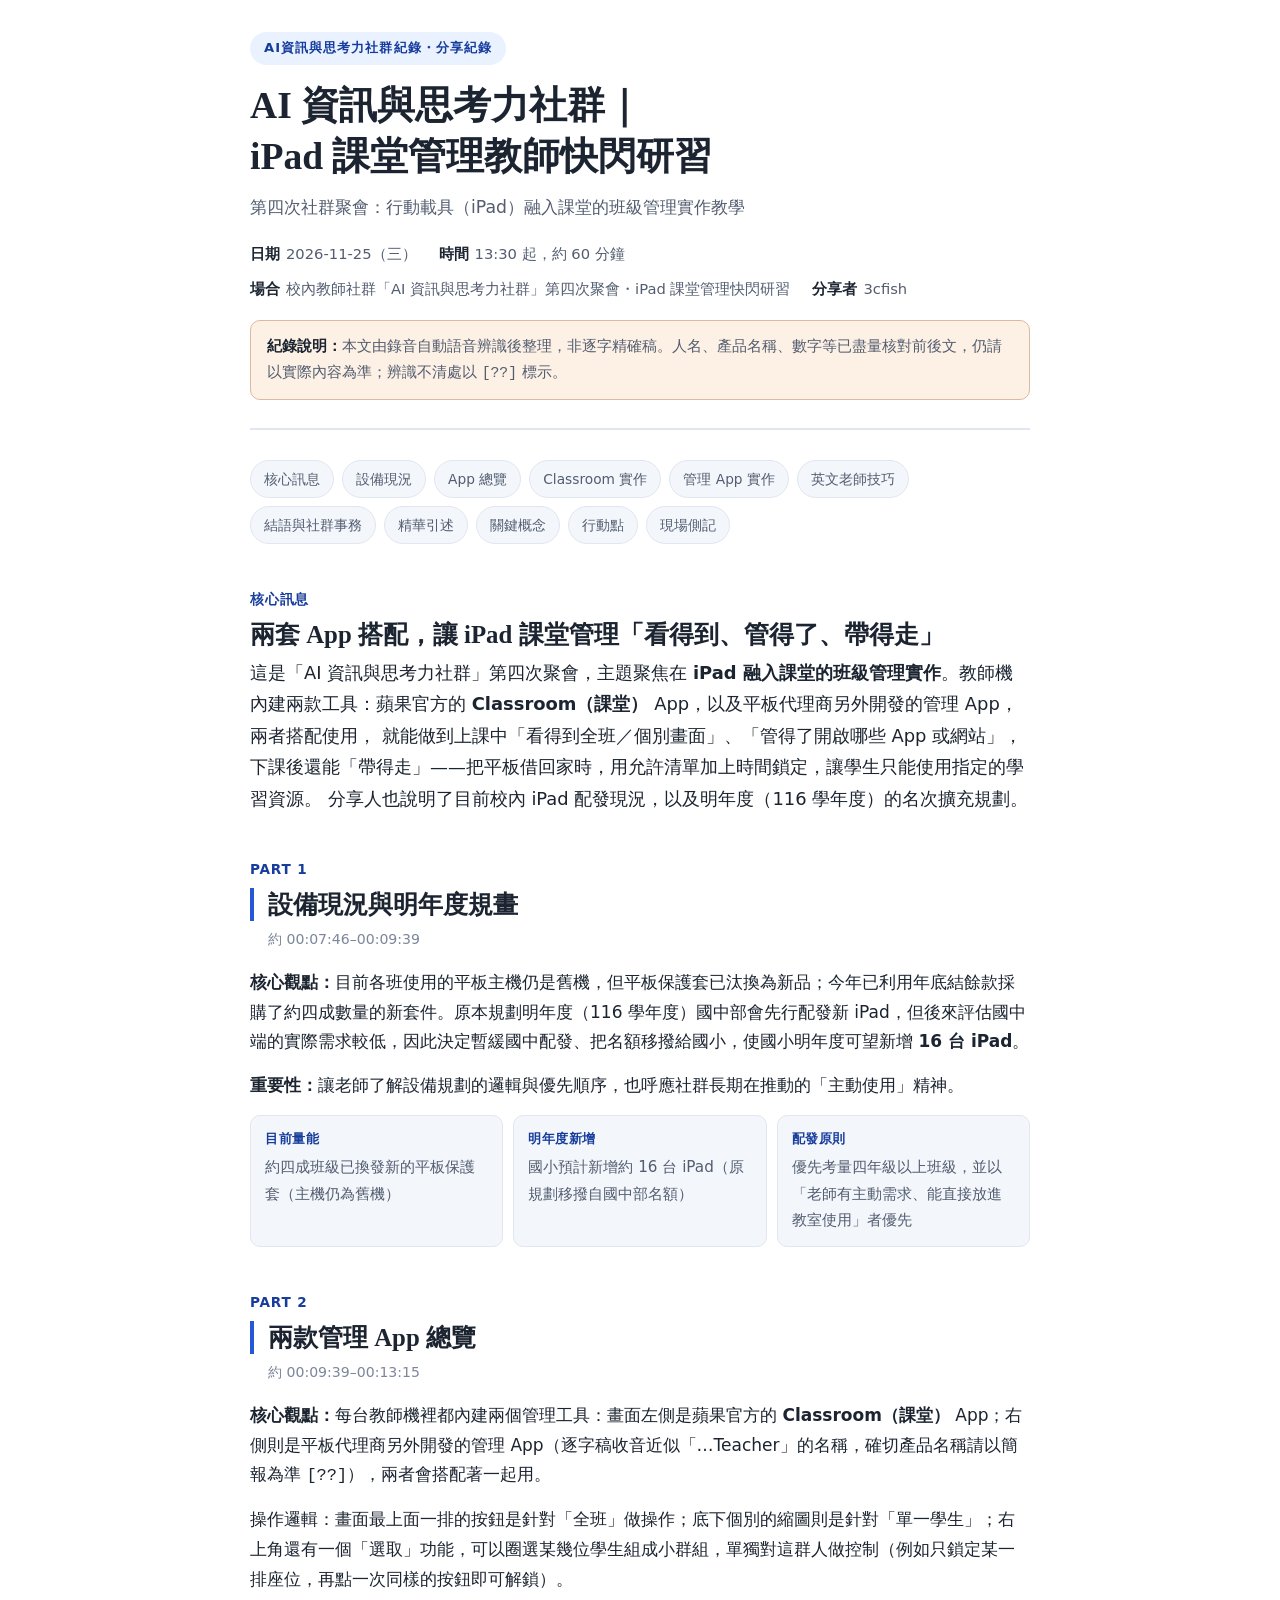
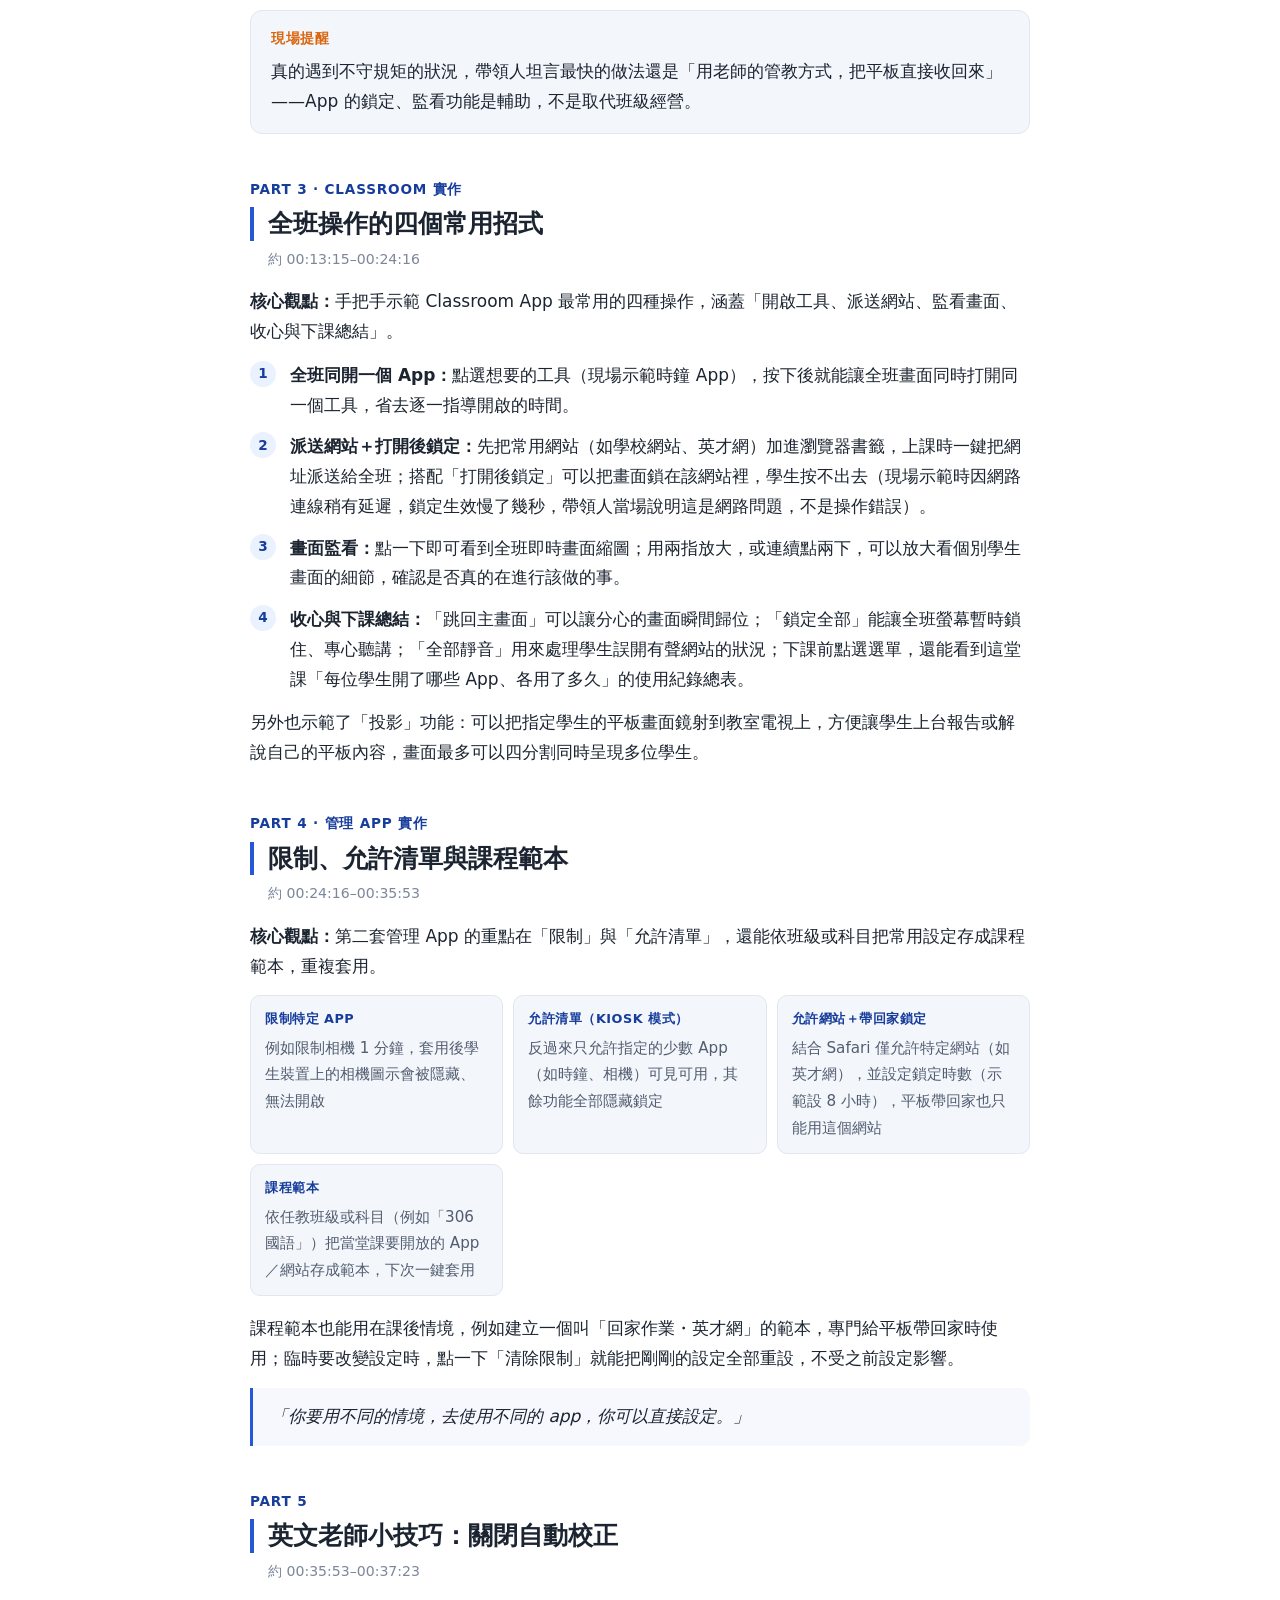
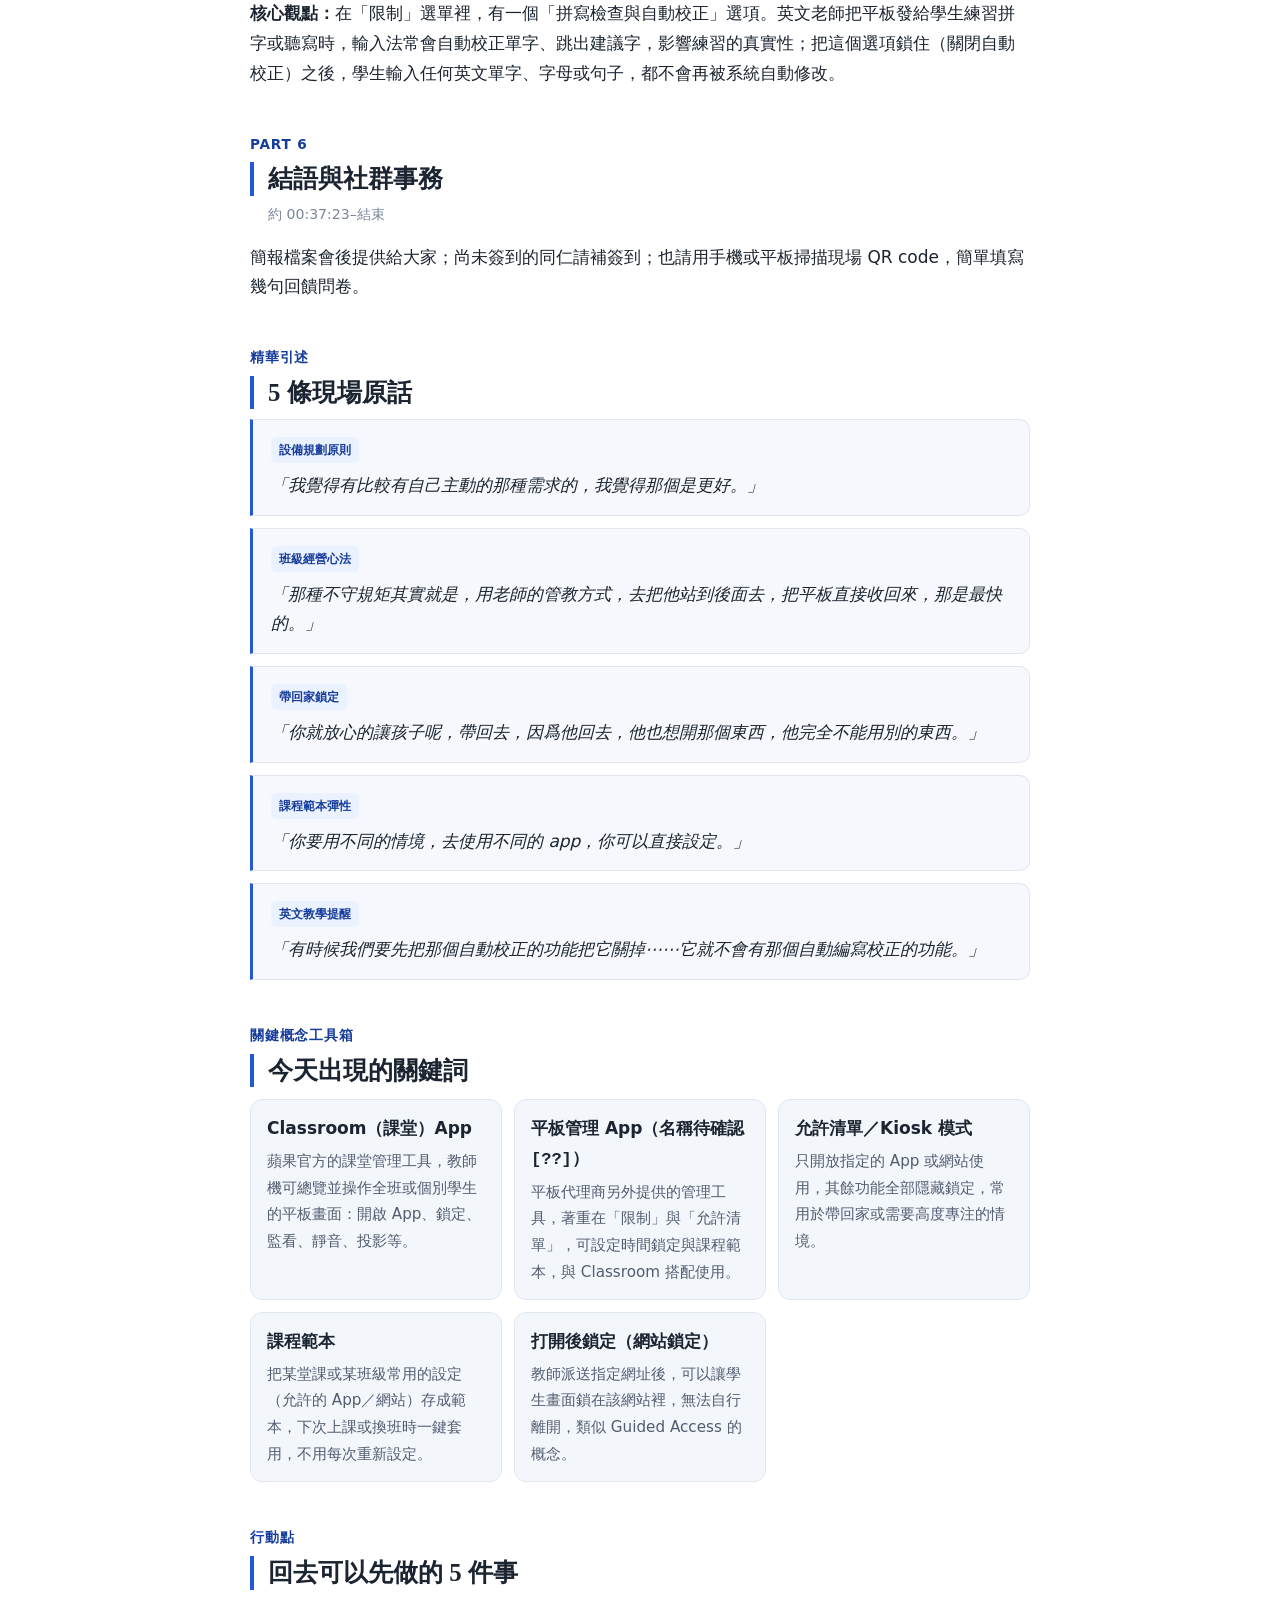
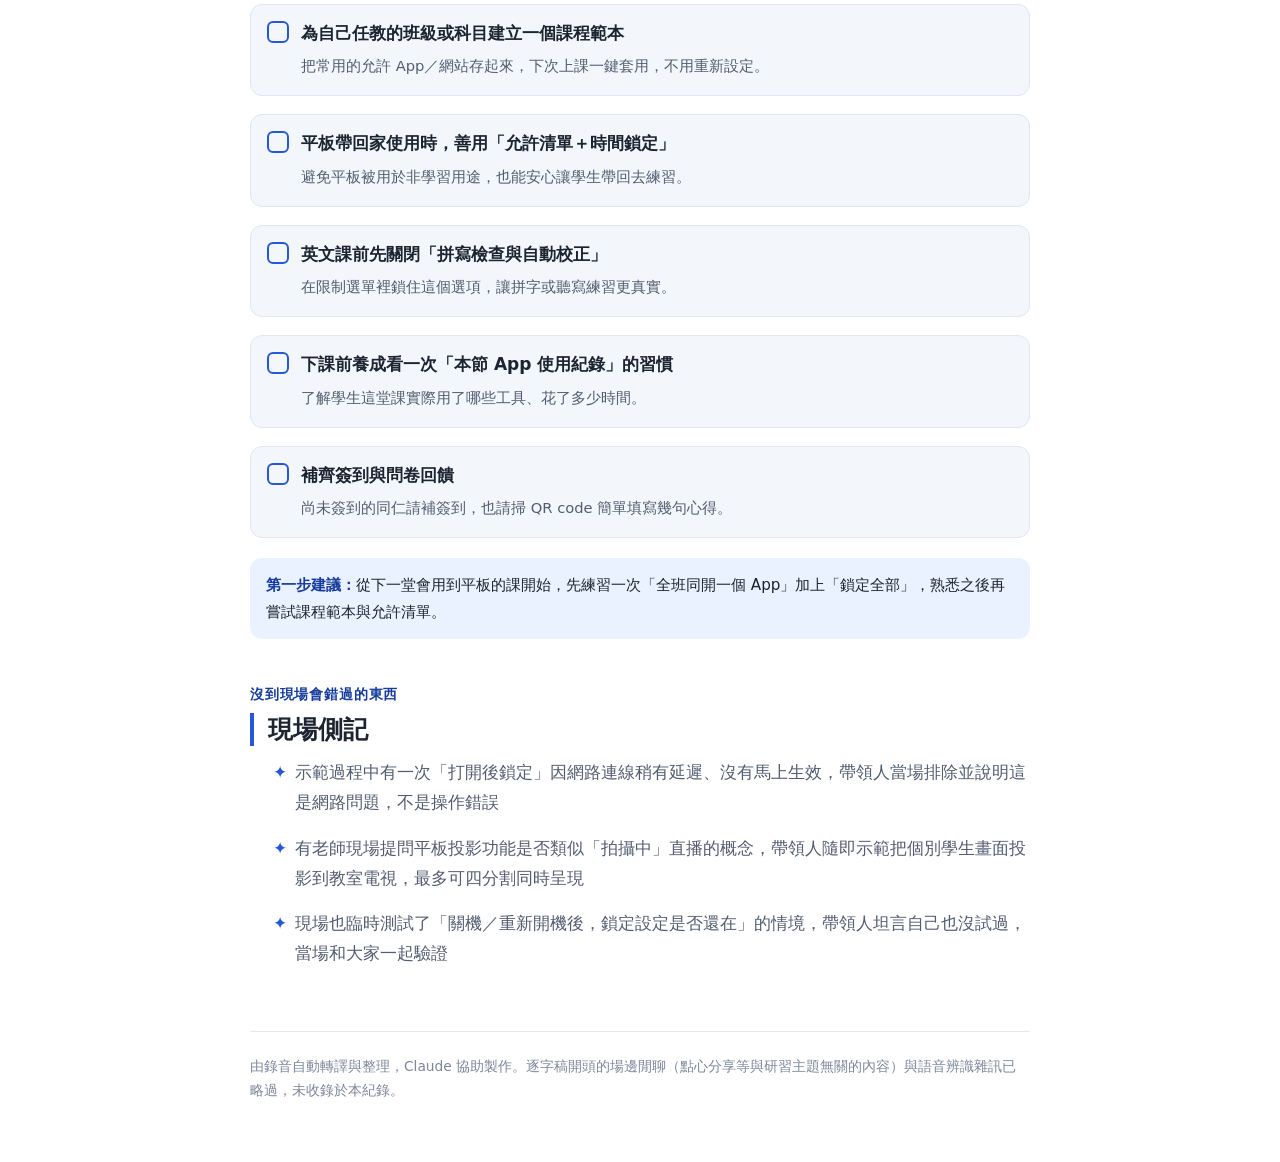
==== records/2026-11-25-第四次社群聚會/20261125-第4次教師社群.html @ 8d1cfc2e "新增第四次社群紀錄：iPad 課堂管理教師快閃研習" ====
<!doctype html><html><head><meta charset=utf8><meta name=viewport content="width=device-width,initial-scale=1,viewport-fit=cover"><style>:root{color-scheme:light;box-sizing:border-box;padding-top:env(safe-area-inset-top,0px);padding-bottom:env(safe-area-inset-bottom,0px)}html{scroll-padding-top:env(safe-area-inset-top,0px)}body{margin:0;padding:0;font:14px -apple-system,BlinkMacSystemFont,sans-serif;background:#faf9f5;color:#141413}img{max-width:100%}[hidden]:not([hidden=until-found i]){display:none!important}</style></head><body>
<title>iPad 課堂管理｜教師快閃研習 教師社群紀錄</title>
<style>
  :root{
    --bg:#ffffff;
    --surface:#f3f6fb;
    --surface-2:#eef2f9;
    --ink:#1b2430;
    --ink-soft:#525d70;
    --ink-faint:#7c879b;
    --border:#e1e6f0;
    --accent:#2458d6;
    --accent-ink:#173d9c;
    --accent-soft:#eaf1ff;
    --accent2:#d9660f;
    --accent2-soft:#fdf0e4;
    --quote-bg:#f6f8fd;
    --code-bg:#eef1f7;
    color-scheme: light;
  }
  @media (prefers-color-scheme: dark){
    :root:not([data-theme="light"]){
      --bg:#12151c;
      --surface:#1a1f2b;
      --surface-2:#1f2534;
      --ink:#e8ecf5;
      --ink-soft:#aab2c5;
      --ink-faint:#7d869b;
      --border:#2b3242;
      --accent:#6f97ff;
      --accent-ink:#bcd0ff;
      --accent-soft:#1c2740;
      --accent2:#f0925a;
      --accent2-soft:#33241a;
      --quote-bg:#1c2130;
      --code-bg:#1c212e;
      color-scheme: dark;
    }
  }
  :root[data-theme="dark"]{
    --bg:#12151c;
    --surface:#1a1f2b;
    --surface-2:#1f2534;
    --ink:#e8ecf5;
    --ink-soft:#aab2c5;
    --ink-faint:#7d869b;
    --border:#2b3242;
    --accent:#6f97ff;
    --accent-ink:#bcd0ff;
    --accent-soft:#1c2740;
    --accent2:#f0925a;
    --accent2-soft:#33241a;
    --quote-bg:#1c2130;
    --code-bg:#1c212e;
    color-scheme: dark;
  }

  * { box-sizing: border-box; }
  body{
    background: var(--bg);
    color: var(--ink);
    font-family: "Noto Sans TC","PingFang TC","Microsoft JhengHei",system-ui,sans-serif;
    font-size: 17px;
    line-height: 1.75;
    padding-inline: 20px;
    padding-block: 32px 64px;
  }
  h1,h2,h3{
    font-family: "Noto Serif TC","Noto Sans TC",serif;
    color: var(--ink);
    text-wrap: balance;
    line-height: 1.35;
  }
  .wrap{ max-width: 780px; margin: 0 auto; }

  header.hero{
    border-bottom: 2px solid var(--border);
    padding-bottom: 28px;
    margin-bottom: 30px;
  }
  .eyebrow{
    display:inline-flex; align-items:center; gap:8px;
    font-size: .82rem; letter-spacing:.08em; font-weight:700;
    color: var(--accent-ink); background: var(--accent-soft);
    border-radius: 999px; padding: 5px 14px; text-transform: uppercase;
  }
  h1.title{
    font-size: 2.35rem;
    margin: 16px 0 10px;
    font-weight: 700;
  }
  .subtitle{
    color: var(--ink-soft);
    font-size: 1.08rem;
    margin: 0 0 18px;
  }
  .meta-row{
    display:flex; flex-wrap:wrap; gap: 10px 22px;
    font-size: .92rem; color: var(--ink-soft);
  }
  .meta-row div{ display:flex; gap:6px; align-items:baseline; }
  .meta-row b{ color: var(--ink); font-weight:600; }

  .disclaimer{
    margin-top:18px;
    background: var(--accent2-soft);
    border: 1px solid color-mix(in srgb, var(--accent2) 35%, var(--border));
    border-radius: 10px;
    padding: 12px 16px;
    font-size: .92rem;
    color: var(--ink-soft);
  }
  .disclaimer b{ color: var(--ink); }

  nav.toc{
    display:flex; flex-wrap:wrap; gap:8px;
    margin: 26px 0 8px;
  }
  nav.toc a{
    font-size:.86rem; text-decoration:none; color: var(--ink-soft);
    background: var(--surface); border:1px solid var(--border);
    border-radius: 999px; padding: 6px 13px;
  }
  nav.toc a:hover{ color: var(--accent-ink); border-color: var(--accent); }

  section{ margin-top: 44px; scroll-margin-top: 20px; }
  .kicker{
    font-size: .85rem; font-weight:700; letter-spacing:.06em;
    color: var(--accent-ink); text-transform: uppercase; margin-bottom:6px;
  }
  h2{
    font-size: 1.55rem;
    margin: 0 0 6px;
    padding-left: 14px;
    border-left: 4px solid var(--accent);
  }
  .section-time{ color: var(--ink-faint); font-size:.88rem; margin: 0 0 16px 18px; }
  h3{ font-size: 1.15rem; margin: 22px 0 8px; color: var(--accent-ink); }
  p{ margin: 0 0 14px; }
  .lede{ font-size: 1.12rem; color: var(--ink); }

  .callout{
    background: var(--surface);
    border: 1px solid var(--border);
    border-radius: 12px;
    padding: 16px 20px;
    margin: 16px 0;
  }
  .callout.warn{ background: var(--accent2-soft); border-color: color-mix(in srgb, var(--accent2) 30%, var(--border)); }
  .callout .label{ font-weight:700; font-size:.85rem; text-transform:uppercase; letter-spacing:.05em; color: var(--accent2); margin-bottom:6px; }
  .callout.warn .label{ color: var(--accent2); }

  ul, ol{ padding-left: 1.35em; margin: 0 0 14px; }
  li{ margin-bottom: 6px; }

  .steps{ counter-reset: step; list-style:none; padding-left:0; }
  .steps li{
    counter-increment: step;
    position: relative;
    padding-left: 40px;
    margin-bottom: 12px;
  }
  .steps li::before{
    content: counter(step);
    position:absolute; left:0; top:0;
    width: 26px; height:26px; border-radius:50%;
    background: var(--accent-soft); color: var(--accent-ink);
    font-weight:700; font-size:.85rem;
    display:flex; align-items:center; justify-content:center;
  }

  .framework{
    display:grid; grid-template-columns: repeat(auto-fill, minmax(200px,1fr));
    gap: 10px; margin: 14px 0 18px;
  }
  .framework .card{
    background: var(--surface); border:1px solid var(--border);
    border-radius: 10px; padding: 12px 14px;
  }
  .framework .card .k{ font-size:.8rem; font-weight:700; color: var(--accent-ink); text-transform:uppercase; letter-spacing:.04em; margin-bottom:4px;}
  .framework .card .v{ font-size:.95rem; color: var(--ink-soft); }

  blockquote{
    margin: 14px 0; padding: 14px 18px;
    background: var(--quote-bg); border-left: 3px solid var(--accent);
    border-radius: 0 10px 10px 0;
    font-style: italic; color: var(--ink);
  }
  .quote-grid{ display:flex; flex-direction:column; gap:12px; margin-top:10px;}
  .quote-item{
    background: var(--quote-bg); border:1px solid var(--border);
    border-left: 3px solid var(--accent);
    border-radius: 0 10px 10px 0;
    padding: 14px 18px;
  }
  .quote-item .tag{
    display:inline-block; font-size:.78rem; font-weight:700;
    color: var(--accent-ink); background: var(--accent-soft);
    border-radius:6px; padding:2px 8px; margin-bottom:8px;
  }
  .quote-item p{ margin:0; font-style: italic; }

  .concepts{ display:grid; grid-template-columns: repeat(auto-fill, minmax(240px,1fr)); gap:12px; margin-top: 12px;}
  .concept{ background: var(--surface); border:1px solid var(--border); border-radius:12px; padding:14px 16px; }
  .concept dt{ font-weight:700; color: var(--ink); margin-bottom:4px; }
  .concept dd{ margin:0; color: var(--ink-soft); font-size:.95rem; }

  .action-list{ list-style:none; padding:0; display:flex; flex-direction:column; gap:12px; margin-top:14px;}
  .action-item{
    display:flex; gap:12px; align-items:flex-start;
    background: var(--surface); border:1px solid var(--border);
    border-radius: 12px; padding: 14px 16px;
  }
  .action-item .box{
    flex: none; width:22px; height:22px; margin-top:2px;
    border:2px solid var(--accent); border-radius:6px;
  }
  .action-item .txt b{ display:block; margin-bottom:3px; }
  .action-item .txt span{ color: var(--ink-soft); font-size:.92rem; }
  .first-step{
    margin-top:14px; padding:14px 16px;
    background: var(--accent-soft); border-radius:12px;
    font-size:.95rem;
  }
  .first-step b{ color: var(--accent-ink); }

  .room{
    display:flex; flex-direction:column; gap:10px; margin-top:12px;
  }
  .room li{ list-style:none; padding-left:22px; position:relative; color: var(--ink-soft); }
  .room li::before{ content:"✦"; position:absolute; left:0; color: var(--accent); }

  footer{
    margin-top: 56px; padding-top: 22px; border-top:1px solid var(--border);
    color: var(--ink-faint); font-size:.86rem;
  }

  @media (max-width: 480px){
    body{ font-size:16.5px; padding-inline:16px; }
    h1.title{ font-size: 1.9rem; }
    h2{ font-size: 1.3rem; }
  }
</style>

<div class="wrap">

  <header class="hero">
    <span class="eyebrow">AI資訊與思考力社群紀錄・分享紀錄</span>
    <h1 class="title">AI 資訊與思考力社群｜iPad 課堂管理教師快閃研習</h1>
    <p class="subtitle">第四次社群聚會：行動載具（iPad）融入課堂的班級管理實作教學</p>
    <div class="meta-row">
      <div><b>日期</b>2026-11-25（三）</div>
      <div><b>時間</b>13:30 起，約 60 分鐘</div>
      <div><b>場合</b>校內教師社群「AI 資訊與思考力社群」第四次聚會・iPad 課堂管理快閃研習</div>
      <div><b>分享者</b>3cfish</div>
    </div>
    <div class="disclaimer">
      <b>紀錄說明：</b>本文由錄音自動語音辨識後整理，非逐字精確稿。人名、產品名稱、數字等已盡量核對前後文，仍請以實際內容為準；辨識不清處以 <code>[??]</code> 標示。
    </div>
  </header>

  <nav class="toc">
    <a href="#core">核心訊息</a>
    <a href="#p1">設備現況</a>
    <a href="#p2">App 總覽</a>
    <a href="#p3">Classroom 實作</a>
    <a href="#p4">管理 App 實作</a>
    <a href="#p5">英文老師技巧</a>
    <a href="#p6">結語與社群事務</a>
    <a href="#quotes">精華引述</a>
    <a href="#concepts">關鍵概念</a>
    <a href="#actions">行動點</a>
    <a href="#room">現場側記</a>
  </nav>

  <section id="core">
    <div class="kicker">核心訊息</div>
    <h2 style="border:none;padding-left:0;">兩套 App 搭配，讓 iPad 課堂管理「看得到、管得了、帶得走」</h2>
    <p class="lede">
      這是「AI 資訊與思考力社群」第四次聚會，主題聚焦在 <b>iPad 融入課堂的班級管理實作</b>。教師機內建兩款工具：蘋果官方的 <b>Classroom（課堂）</b> App，以及平板代理商另外開發的管理 App，兩者搭配使用，
      就能做到上課中「看得到全班／個別畫面」、「管得了開啟哪些 App 或網站」，下課後還能「帶得走」——把平板借回家時，用允許清單加上時間鎖定，讓學生只能使用指定的學習資源。
      分享人也說明了目前校內 iPad 配發現況，以及明年度（116 學年度）的名次擴充規劃。
    </p>
  </section>

  <section id="p1">
    <div class="kicker">Part 1</div>
    <h2>設備現況與明年度規畫</h2>
    <div class="section-time">約 00:07:46–00:09:39</div>
    <p><b>核心觀點：</b>目前各班使用的平板主機仍是舊機，但平板保護套已汰換為新品；今年已利用年底結餘款採購了約四成數量的新套件。原本規劃明年度（116 學年度）國中部會先行配發新 iPad，但後來評估國中端的實際需求較低，因此決定暫緩國中配發、把名額移撥給國小，使國小明年度可望新增 <b>16 台 iPad</b>。</p>
    <p><b>重要性：</b>讓老師了解設備規劃的邏輯與優先順序，也呼應社群長期在推動的「主動使用」精神。</p>
    <div class="framework">
      <div class="card"><div class="k">目前量能</div><div class="v">約四成班級已換發新的平板保護套（主機仍為舊機）</div></div>
      <div class="card"><div class="k">明年度新增</div><div class="v">國小預計新增約 16 台 iPad（原規劃移撥自國中部名額）</div></div>
      <div class="card"><div class="k">配發原則</div><div class="v">優先考量四年級以上班級，並以「老師有主動需求、能直接放進教室使用」者優先</div></div>
    </div>
  </section>

  <section id="p2">
    <div class="kicker">Part 2</div>
    <h2>兩款管理 App 總覽</h2>
    <div class="section-time">約 00:09:39–00:13:15</div>
    <p><b>核心觀點：</b>每台教師機裡都內建兩個管理工具：畫面左側是蘋果官方的 <b>Classroom（課堂）</b> App；右側則是平板代理商另外開發的管理 App（逐字稿收音近似「…Teacher」的名稱，確切產品名稱請以簡報為準 <code>[??]</code>），兩者會搭配著一起用。</p>
    <p>操作邏輯：畫面最上面一排的按鈕是針對「全班」做操作；底下個別的縮圖則是針對「單一學生」；右上角還有一個「選取」功能，可以圈選某幾位學生組成小群組，單獨對這群人做控制（例如只鎖定某一排座位，再點一次同樣的按鈕即可解鎖）。</p>
    <div class="callout">
      <div class="label">現場提醒</div>
      真的遇到不守規矩的狀況，帶領人坦言最快的做法還是「用老師的管教方式，把平板直接收回來」——App 的鎖定、監看功能是輔助，不是取代班級經營。
    </div>
  </section>

  <section id="p3">
    <div class="kicker">Part 3 · Classroom 實作</div>
    <h2>全班操作的四個常用招式</h2>
    <div class="section-time">約 00:13:15–00:24:16</div>
    <p><b>核心觀點：</b>手把手示範 Classroom App 最常用的四種操作，涵蓋「開啟工具、派送網站、監看畫面、收心與下課總結」。</p>
    <ol class="steps">
      <li><b>全班同開一個 App：</b>點選想要的工具（現場示範時鐘 App），按下後就能讓全班畫面同時打開同一個工具，省去逐一指導開啟的時間。</li>
      <li><b>派送網站＋打開後鎖定：</b>先把常用網站（如學校網站、英才網）加進瀏覽器書籤，上課時一鍵把網址派送給全班；搭配「打開後鎖定」可以把畫面鎖在該網站裡，學生按不出去（現場示範時因網路連線稍有延遲，鎖定生效慢了幾秒，帶領人當場說明這是網路問題，不是操作錯誤）。</li>
      <li><b>畫面監看：</b>點一下即可看到全班即時畫面縮圖；用兩指放大，或連續點兩下，可以放大看個別學生畫面的細節，確認是否真的在進行該做的事。</li>
      <li><b>收心與下課總結：</b>「跳回主畫面」可以讓分心的畫面瞬間歸位；「鎖定全部」能讓全班螢幕暫時鎖住、專心聽講；「全部靜音」用來處理學生誤開有聲網站的狀況；下課前點選選單，還能看到這堂課「每位學生開了哪些 App、各用了多久」的使用紀錄總表。</li>
    </ol>
    <p>另外也示範了「投影」功能：可以把指定學生的平板畫面鏡射到教室電視上，方便讓學生上台報告或解說自己的平板內容，畫面最多可以四分割同時呈現多位學生。</p>
  </section>

  <section id="p4">
    <div class="kicker">Part 4 · 管理 App 實作</div>
    <h2>限制、允許清單與課程範本</h2>
    <div class="section-time">約 00:24:16–00:35:53</div>
    <p><b>核心觀點：</b>第二套管理 App 的重點在「限制」與「允許清單」，還能依班級或科目把常用設定存成課程範本，重複套用。</p>
    <div class="framework">
      <div class="card"><div class="k">限制特定 App</div><div class="v">例如限制相機 1 分鐘，套用後學生裝置上的相機圖示會被隱藏、無法開啟</div></div>
      <div class="card"><div class="k">允許清單（Kiosk 模式）</div><div class="v">反過來只允許指定的少數 App（如時鐘、相機）可見可用，其餘功能全部隱藏鎖定</div></div>
      <div class="card"><div class="k">允許網站＋帶回家鎖定</div><div class="v">結合 Safari 僅允許特定網站（如英才網），並設定鎖定時數（示範設 8 小時），平板帶回家也只能用這個網站</div></div>
      <div class="card"><div class="k">課程範本</div><div class="v">依任教班級或科目（例如「306 國語」）把當堂課要開放的 App／網站存成範本，下次一鍵套用</div></div>
    </div>
    <p>課程範本也能用在課後情境，例如建立一個叫「回家作業・英才網」的範本，專門給平板帶回家時使用；臨時要改變設定時，點一下「清除限制」就能把剛剛的設定全部重設，不受之前設定影響。</p>
    <blockquote>「你要用不同的情境，去使用不同的 app，你可以直接設定。」</blockquote>
  </section>

  <section id="p5">
    <div class="kicker">Part 5</div>
    <h2>英文老師小技巧：關閉自動校正</h2>
    <div class="section-time">約 00:35:53–00:37:23</div>
    <p><b>核心觀點：</b>在「限制」選單裡，有一個「拼寫檢查與自動校正」選項。英文老師把平板發給學生練習拼字或聽寫時，輸入法常會自動校正單字、跳出建議字，影響練習的真實性；把這個選項鎖住（關閉自動校正）之後，學生輸入任何英文單字、字母或句子，都不會再被系統自動修改。</p>
  </section>

  <section id="p6">
    <div class="kicker">Part 6</div>
    <h2>結語與社群事務</h2>
    <div class="section-time">約 00:37:23–結束</div>
    <p>簡報檔案會後提供給大家；尚未簽到的同仁請補簽到；也請用手機或平板掃描現場 QR code，簡單填寫幾句回饋問卷。</p>
  </section>

  <section id="quotes">
    <div class="kicker">精華引述</div>
    <h2>5 條現場原話</h2>
    <div class="quote-grid">
      <div class="quote-item"><span class="tag">設備規劃原則</span><p>「我覺得有比較有自己主動的那種需求的，我覺得那個是更好。」</p></div>
      <div class="quote-item"><span class="tag">班級經營心法</span><p>「那種不守規矩其實就是，用老師的管教方式，去把他站到後面去，把平板直接收回來，那是最快的。」</p></div>
      <div class="quote-item"><span class="tag">帶回家鎖定</span><p>「你就放心的讓孩子呢，帶回去，因爲他回去，他也想開那個東西，他完全不能用別的東西。」</p></div>
      <div class="quote-item"><span class="tag">課程範本彈性</span><p>「你要用不同的情境，去使用不同的 app，你可以直接設定。」</p></div>
      <div class="quote-item"><span class="tag">英文教學提醒</span><p>「有時候我們要先把那個自動校正的功能把它關掉⋯⋯它就不會有那個自動編寫校正的功能。」</p></div>
    </div>
  </section>

  <section id="concepts">
    <div class="kicker">關鍵概念工具箱</div>
    <h2>今天出現的關鍵詞</h2>
    <dl class="concepts">
      <div class="concept"><dt>Classroom（課堂）App</dt><dd>蘋果官方的課堂管理工具，教師機可總覽並操作全班或個別學生的平板畫面：開啟 App、鎖定、監看、靜音、投影等。</dd></div>
      <div class="concept"><dt>平板管理 App（名稱待確認 <code>[??]</code>）</dt><dd>平板代理商另外提供的管理工具，著重在「限制」與「允許清單」，可設定時間鎖定與課程範本，與 Classroom 搭配使用。</dd></div>
      <div class="concept"><dt>允許清單／Kiosk 模式</dt><dd>只開放指定的 App 或網站使用，其餘功能全部隱藏鎖定，常用於帶回家或需要高度專注的情境。</dd></div>
      <div class="concept"><dt>課程範本</dt><dd>把某堂課或某班級常用的設定（允許的 App／網站）存成範本，下次上課或換班時一鍵套用，不用每次重新設定。</dd></div>
      <div class="concept"><dt>打開後鎖定（網站鎖定）</dt><dd>教師派送指定網址後，可以讓學生畫面鎖在該網站裡，無法自行離開，類似 Guided Access 的概念。</dd></div>
    </dl>
  </section>

  <section id="actions">
    <div class="kicker">行動點</div>
    <h2>回去可以先做的 5 件事</h2>
    <ul class="action-list">
      <li class="action-item"><div class="box"></div><div class="txt"><b>為自己任教的班級或科目建立一個課程範本</b><span>把常用的允許 App／網站存起來，下次上課一鍵套用，不用重新設定。</span></div></li>
      <li class="action-item"><div class="box"></div><div class="txt"><b>平板帶回家使用時，善用「允許清單＋時間鎖定」</b><span>避免平板被用於非學習用途，也能安心讓學生帶回去練習。</span></div></li>
      <li class="action-item"><div class="box"></div><div class="txt"><b>英文課前先關閉「拼寫檢查與自動校正」</b><span>在限制選單裡鎖住這個選項，讓拼字或聽寫練習更真實。</span></div></li>
      <li class="action-item"><div class="box"></div><div class="txt"><b>下課前養成看一次「本節 App 使用紀錄」的習慣</b><span>了解學生這堂課實際用了哪些工具、花了多少時間。</span></div></li>
      <li class="action-item"><div class="box"></div><div class="txt"><b>補齊簽到與問卷回饋</b><span>尚未簽到的同仁請補簽到，也請掃 QR code 簡單填寫幾句心得。</span></div></li>
    </ul>
    <div class="first-step">
      <b>第一步建議：</b>從下一堂會用到平板的課開始，先練習一次「全班同開一個 App」加上「鎖定全部」，熟悉之後再嘗試課程範本與允許清單。
    </div>
  </section>

  <section id="room">
    <div class="kicker">沒到現場會錯過的東西</div>
    <h2>現場側記</h2>
    <ul class="room">
      <li>示範過程中有一次「打開後鎖定」因網路連線稍有延遲、沒有馬上生效，帶領人當場排除並說明這是網路問題，不是操作錯誤</li>
      <li>有老師現場提問平板投影功能是否類似「拍攝中」直播的概念，帶領人隨即示範把個別學生畫面投影到教室電視，最多可四分割同時呈現</li>
      <li>現場也臨時測試了「關機／重新開機後，鎖定設定是否還在」的情境，帶領人坦言自己也沒試過，當場和大家一起驗證</li>
    </ul>
  </section>

  <footer>
    由錄音自動轉譯與整理，Claude 協助製作。逐字稿開頭的場邊閒聊（點心分享等與研習主題無關的內容）與語音辨識雜訊已略過，未收錄於本紀錄。
  </footer>

</div>

</body></html>
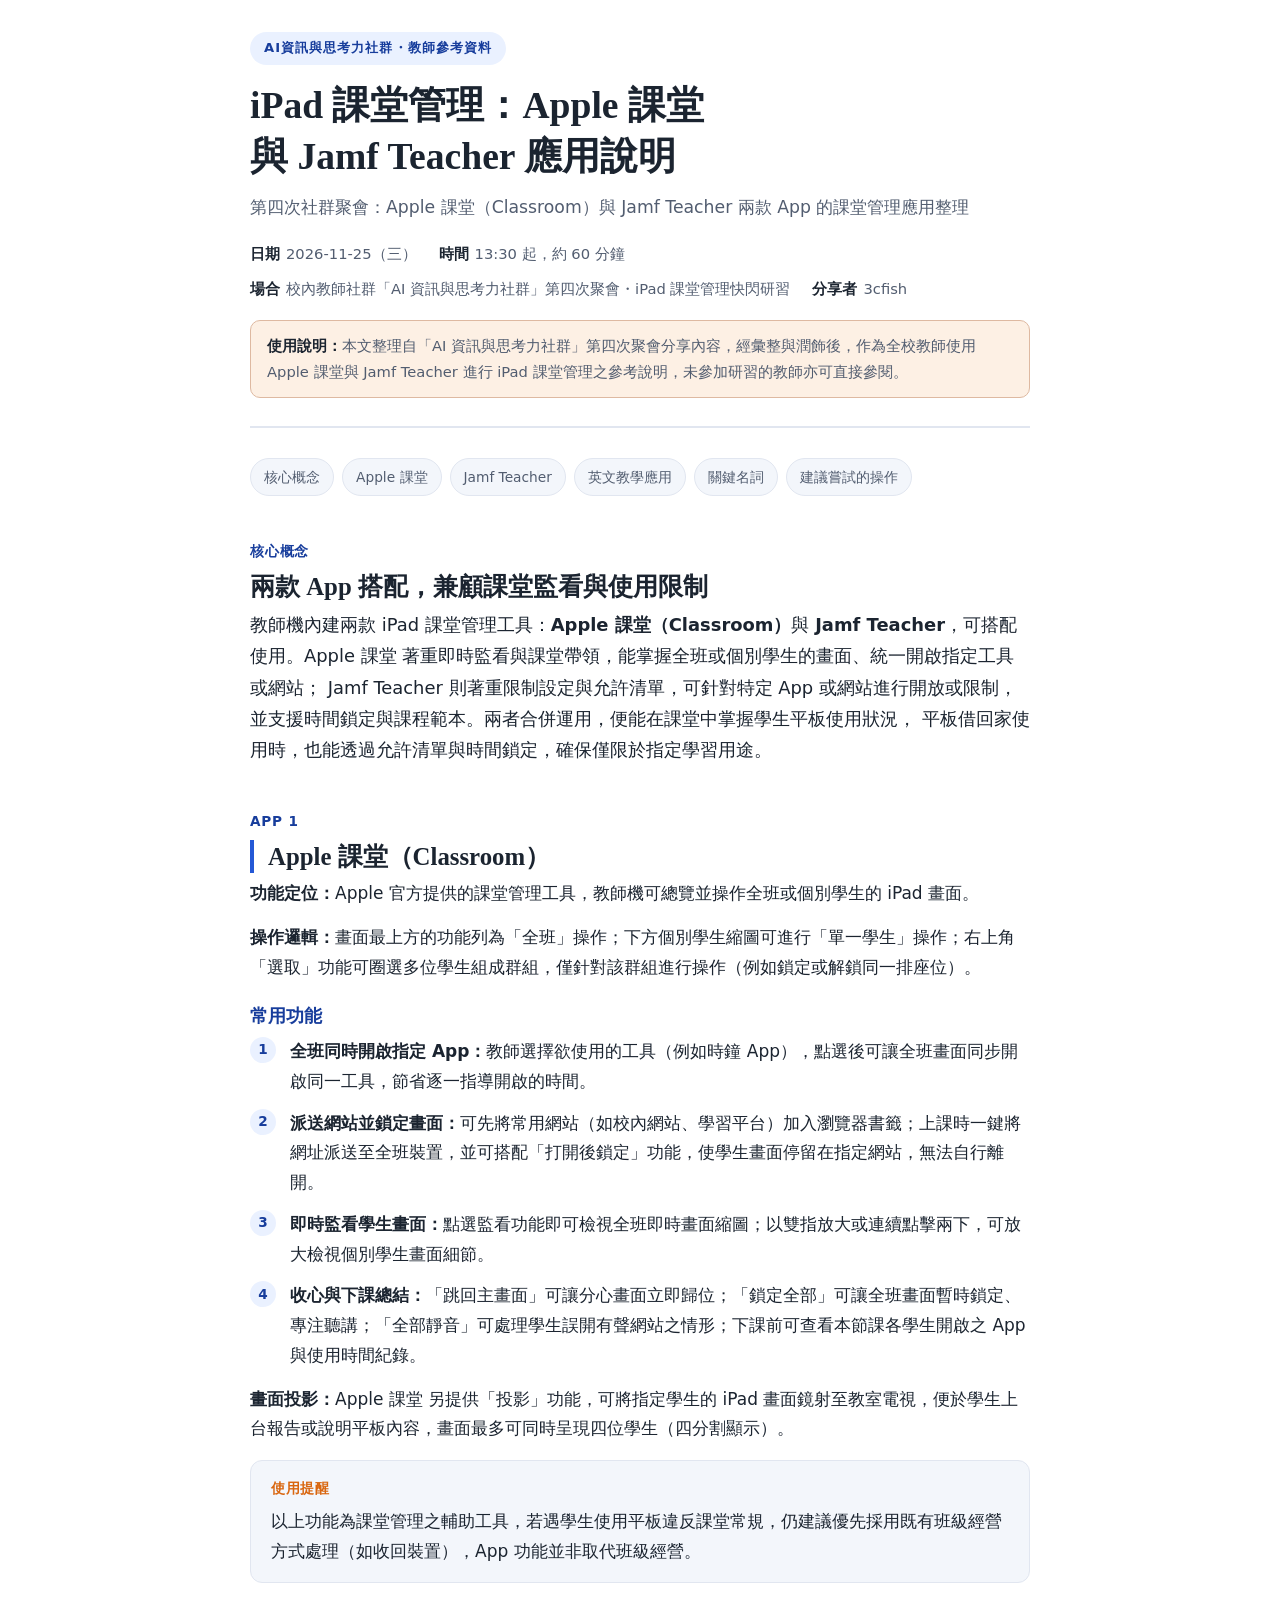
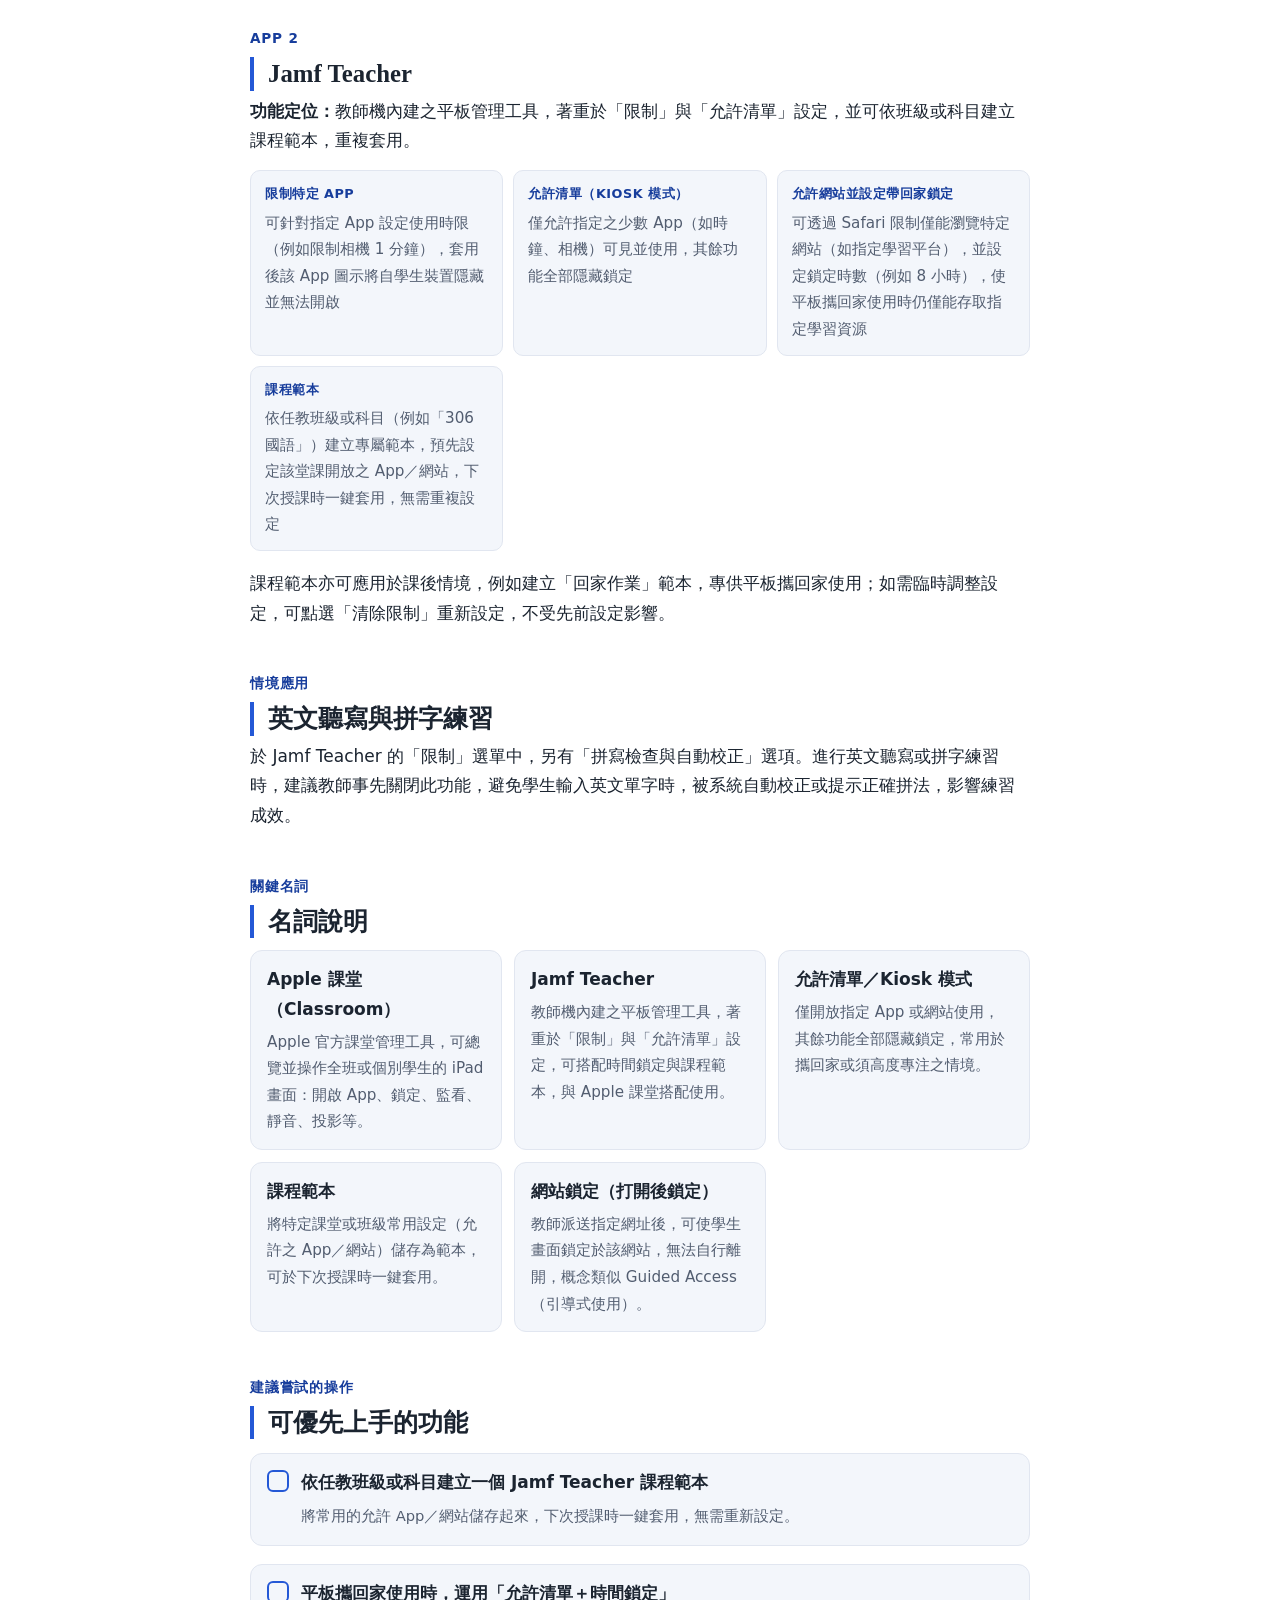
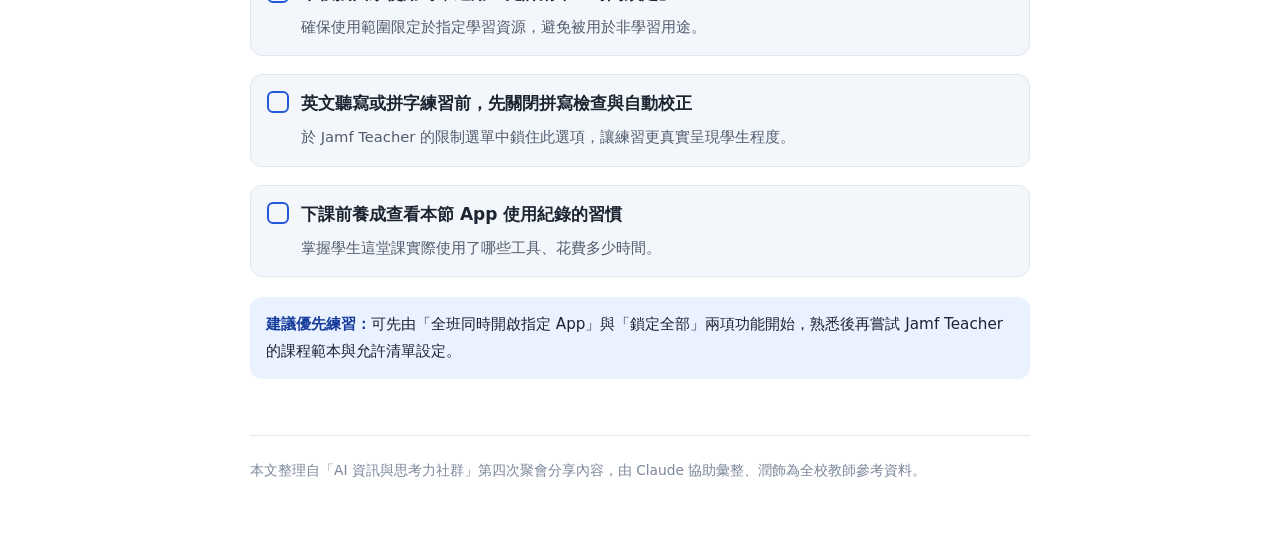
==== commit 6c772a54: "Add files via upload" ====
--- a/records/2026-11-25-第四次社群聚會/20261125-第4次教師社群.html
+++ b/records/2026-11-25-第四次社群聚會/20261125-第4次教師社群.html
@@ -1,5 +1,5 @@
 <!doctype html><html><head><meta charset=utf8><meta name=viewport content="width=device-width,initial-scale=1,viewport-fit=cover"><style>:root{color-scheme:light;box-sizing:border-box;padding-top:env(safe-area-inset-top,0px);padding-bottom:env(safe-area-inset-bottom,0px)}html{scroll-padding-top:env(safe-area-inset-top,0px)}body{margin:0;padding:0;font:14px -apple-system,BlinkMacSystemFont,sans-serif;background:#faf9f5;color:#141413}img{max-width:100%}[hidden]:not([hidden=until-found i]){display:none!important}</style></head><body>
-<title>iPad 課堂管理｜教師快閃研習 教師社群紀錄</title>
+<title>iPad 課堂管理｜Apple 課堂與 Jamf Teacher 應用說明</title>
 <style>
   :root{
     --bg:#ffffff;
@@ -134,7 +134,6 @@
     padding-left: 14px;
     border-left: 4px solid var(--accent);
   }
-  .section-time{ color: var(--ink-faint); font-size:.88rem; margin: 0 0 16px 18px; }
   h3{ font-size: 1.15rem; margin: 22px 0 8px; color: var(--accent-ink); }
   p{ margin: 0 0 14px; }
   .lede{ font-size: 1.12rem; color: var(--ink); }
@@ -146,9 +145,7 @@
     padding: 16px 20px;
     margin: 16px 0;
   }
-  .callout.warn{ background: var(--accent2-soft); border-color: color-mix(in srgb, var(--accent2) 30%, var(--border)); }
   .callout .label{ font-weight:700; font-size:.85rem; text-transform:uppercase; letter-spacing:.05em; color: var(--accent2); margin-bottom:6px; }
-  .callout.warn .label{ color: var(--accent2); }
 
   ul, ol{ padding-left: 1.35em; margin: 0 0 14px; }
   li{ margin-bottom: 6px; }
@@ -180,26 +177,6 @@
   .framework .card .k{ font-size:.8rem; font-weight:700; color: var(--accent-ink); text-transform:uppercase; letter-spacing:.04em; margin-bottom:4px;}
   .framework .card .v{ font-size:.95rem; color: var(--ink-soft); }
 
-  blockquote{
-    margin: 14px 0; padding: 14px 18px;
-    background: var(--quote-bg); border-left: 3px solid var(--accent);
-    border-radius: 0 10px 10px 0;
-    font-style: italic; color: var(--ink);
-  }
-  .quote-grid{ display:flex; flex-direction:column; gap:12px; margin-top:10px;}
-  .quote-item{
-    background: var(--quote-bg); border:1px solid var(--border);
-    border-left: 3px solid var(--accent);
-    border-radius: 0 10px 10px 0;
-    padding: 14px 18px;
-  }
-  .quote-item .tag{
-    display:inline-block; font-size:.78rem; font-weight:700;
-    color: var(--accent-ink); background: var(--accent-soft);
-    border-radius:6px; padding:2px 8px; margin-bottom:8px;
-  }
-  .quote-item p{ margin:0; font-style: italic; }
-
   .concepts{ display:grid; grid-template-columns: repeat(auto-fill, minmax(240px,1fr)); gap:12px; margin-top: 12px;}
   .concept{ background: var(--surface); border:1px solid var(--border); border-radius:12px; padding:14px 16px; }
   .concept dt{ font-weight:700; color: var(--ink); margin-bottom:4px; }
@@ -224,12 +201,6 @@
   }
   .first-step b{ color: var(--accent-ink); }
 
-  .room{
-    display:flex; flex-direction:column; gap:10px; margin-top:12px;
-  }
-  .room li{ list-style:none; padding-left:22px; position:relative; color: var(--ink-soft); }
-  .room li::before{ content:"✦"; position:absolute; left:0; color: var(--accent); }
-
   footer{
     margin-top: 56px; padding-top: 22px; border-top:1px solid var(--border);
     color: var(--ink-faint); font-size:.86rem;
@@ -245,9 +216,9 @@
 <div class="wrap">
 
   <header class="hero">
-    <span class="eyebrow">AI資訊與思考力社群紀錄・分享紀錄</span>
-    <h1 class="title">AI 資訊與思考力社群｜iPad 課堂管理教師快閃研習</h1>
-    <p class="subtitle">第四次社群聚會：行動載具（iPad）融入課堂的班級管理實作教學</p>
+    <span class="eyebrow">AI資訊與思考力社群・教師參考資料</span>
+    <h1 class="title">iPad 課堂管理：Apple 課堂與 Jamf Teacher 應用說明</h1>
+    <p class="subtitle">第四次社群聚會：Apple 課堂（Classroom）與 Jamf Teacher 兩款 App 的課堂管理應用整理</p>
     <div class="meta-row">
       <div><b>日期</b>2026-11-25（三）</div>
       <div><b>時間</b>13:30 起，約 60 分鐘</div>
@@ -255,153 +226,100 @@
       <div><b>分享者</b>3cfish</div>
     </div>
     <div class="disclaimer">
-      <b>紀錄說明：</b>本文由錄音自動語音辨識後整理，非逐字精確稿。人名、產品名稱、數字等已盡量核對前後文，仍請以實際內容為準；辨識不清處以 <code>[??]</code> 標示。
+      <b>使用說明：</b>本文整理自「AI 資訊與思考力社群」第四次聚會分享內容，經彙整與潤飾後，作為全校教師使用 Apple 課堂與 Jamf Teacher 進行 iPad 課堂管理之參考說明，未參加研習的教師亦可直接參閱。
     </div>
   </header>
 
   <nav class="toc">
-    <a href="#core">核心訊息</a>
-    <a href="#p1">設備現況</a>
-    <a href="#p2">App 總覽</a>
-    <a href="#p3">Classroom 實作</a>
-    <a href="#p4">管理 App 實作</a>
-    <a href="#p5">英文老師技巧</a>
-    <a href="#p6">結語與社群事務</a>
-    <a href="#quotes">精華引述</a>
-    <a href="#concepts">關鍵概念</a>
-    <a href="#actions">行動點</a>
-    <a href="#room">現場側記</a>
+    <a href="#core">核心概念</a>
+    <a href="#classroom">Apple 課堂</a>
+    <a href="#jamf">Jamf Teacher</a>
+    <a href="#tips">英文教學應用</a>
+    <a href="#concepts">關鍵名詞</a>
+    <a href="#actions">建議嘗試的操作</a>
   </nav>
 
   <section id="core">
-    <div class="kicker">核心訊息</div>
-    <h2 style="border:none;padding-left:0;">兩套 App 搭配，讓 iPad 課堂管理「看得到、管得了、帶得走」</h2>
+    <div class="kicker">核心概念</div>
+    <h2 style="border:none;padding-left:0;">兩款 App 搭配，兼顧課堂監看與使用限制</h2>
     <p class="lede">
-      這是「AI 資訊與思考力社群」第四次聚會，主題聚焦在 <b>iPad 融入課堂的班級管理實作</b>。教師機內建兩款工具：蘋果官方的 <b>Classroom（課堂）</b> App，以及平板代理商另外開發的管理 App，兩者搭配使用，
-      就能做到上課中「看得到全班／個別畫面」、「管得了開啟哪些 App 或網站」，下課後還能「帶得走」——把平板借回家時，用允許清單加上時間鎖定，讓學生只能使用指定的學習資源。
-      分享人也說明了目前校內 iPad 配發現況，以及明年度（116 學年度）的名次擴充規劃。
+      教師機內建兩款 iPad 課堂管理工具：<b>Apple 課堂（Classroom）</b>與 <b>Jamf Teacher</b>，可搭配使用。Apple 課堂 著重即時監看與課堂帶領，能掌握全班或個別學生的畫面、統一開啟指定工具或網站；
+      Jamf Teacher 則著重限制設定與允許清單，可針對特定 App 或網站進行開放或限制，並支援時間鎖定與課程範本。兩者合併運用，便能在課堂中掌握學生平板使用狀況，
+      平板借回家使用時，也能透過允許清單與時間鎖定，確保僅限於指定學習用途。
     </p>
   </section>
 
-  <section id="p1">
-    <div class="kicker">Part 1</div>
-    <h2>設備現況與明年度規畫</h2>
-    <div class="section-time">約 00:07:46–00:09:39</div>
-    <p><b>核心觀點：</b>目前各班使用的平板主機仍是舊機，但平板保護套已汰換為新品；今年已利用年底結餘款採購了約四成數量的新套件。原本規劃明年度（116 學年度）國中部會先行配發新 iPad，但後來評估國中端的實際需求較低，因此決定暫緩國中配發、把名額移撥給國小，使國小明年度可望新增 <b>16 台 iPad</b>。</p>
-    <p><b>重要性：</b>讓老師了解設備規劃的邏輯與優先順序，也呼應社群長期在推動的「主動使用」精神。</p>
+  <section id="classroom">
+    <div class="kicker">App 1</div>
+    <h2>Apple 課堂（Classroom）</h2>
+    <p><b>功能定位：</b>Apple 官方提供的課堂管理工具，教師機可總覽並操作全班或個別學生的 iPad 畫面。</p>
+    <p><b>操作邏輯：</b>畫面最上方的功能列為「全班」操作；下方個別學生縮圖可進行「單一學生」操作；右上角「選取」功能可圈選多位學生組成群組，僅針對該群組進行操作（例如鎖定或解鎖同一排座位）。</p>
+
+    <h3>常用功能</h3>
+    <ol class="steps">
+      <li><b>全班同時開啟指定 App：</b>教師選擇欲使用的工具（例如時鐘 App），點選後可讓全班畫面同步開啟同一工具，節省逐一指導開啟的時間。</li>
+      <li><b>派送網站並鎖定畫面：</b>可先將常用網站（如校內網站、學習平台）加入瀏覽器書籤；上課時一鍵將網址派送至全班裝置，並可搭配「打開後鎖定」功能，使學生畫面停留在指定網站，無法自行離開。</li>
+      <li><b>即時監看學生畫面：</b>點選監看功能即可檢視全班即時畫面縮圖；以雙指放大或連續點擊兩下，可放大檢視個別學生畫面細節。</li>
+      <li><b>收心與下課總結：</b>「跳回主畫面」可讓分心畫面立即歸位；「鎖定全部」可讓全班畫面暫時鎖定、專注聽講；「全部靜音」可處理學生誤開有聲網站之情形；下課前可查看本節課各學生開啟之 App 與使用時間紀錄。</li>
+    </ol>
+
+    <p><b>畫面投影：</b>Apple 課堂 另提供「投影」功能，可將指定學生的 iPad 畫面鏡射至教室電視，便於學生上台報告或說明平板內容，畫面最多可同時呈現四位學生（四分割顯示）。</p>
+
+    <div class="callout">
+      <div class="label">使用提醒</div>
+      以上功能為課堂管理之輔助工具，若遇學生使用平板違反課堂常規，仍建議優先採用既有班級經營方式處理（如收回裝置），App 功能並非取代班級經營。
+    </div>
+  </section>
+
+  <section id="jamf">
+    <div class="kicker">App 2</div>
+    <h2>Jamf Teacher</h2>
+    <p><b>功能定位：</b>教師機內建之平板管理工具，著重於「限制」與「允許清單」設定，並可依班級或科目建立課程範本，重複套用。</p>
+
     <div class="framework">
-      <div class="card"><div class="k">目前量能</div><div class="v">約四成班級已換發新的平板保護套（主機仍為舊機）</div></div>
-      <div class="card"><div class="k">明年度新增</div><div class="v">國小預計新增約 16 台 iPad（原規劃移撥自國中部名額）</div></div>
-      <div class="card"><div class="k">配發原則</div><div class="v">優先考量四年級以上班級，並以「老師有主動需求、能直接放進教室使用」者優先</div></div>
-    </div>
-  </section>
-
-  <section id="p2">
-    <div class="kicker">Part 2</div>
-    <h2>兩款管理 App 總覽</h2>
-    <div class="section-time">約 00:09:39–00:13:15</div>
-    <p><b>核心觀點：</b>每台教師機裡都內建兩個管理工具：畫面左側是蘋果官方的 <b>Classroom（課堂）</b> App；右側則是平板代理商另外開發的管理 App（逐字稿收音近似「…Teacher」的名稱，確切產品名稱請以簡報為準 <code>[??]</code>），兩者會搭配著一起用。</p>
-    <p>操作邏輯：畫面最上面一排的按鈕是針對「全班」做操作；底下個別的縮圖則是針對「單一學生」；右上角還有一個「選取」功能，可以圈選某幾位學生組成小群組，單獨對這群人做控制（例如只鎖定某一排座位，再點一次同樣的按鈕即可解鎖）。</p>
-    <div class="callout">
-      <div class="label">現場提醒</div>
-      真的遇到不守規矩的狀況，帶領人坦言最快的做法還是「用老師的管教方式，把平板直接收回來」——App 的鎖定、監看功能是輔助，不是取代班級經營。
-    </div>
-  </section>
-
-  <section id="p3">
-    <div class="kicker">Part 3 · Classroom 實作</div>
-    <h2>全班操作的四個常用招式</h2>
-    <div class="section-time">約 00:13:15–00:24:16</div>
-    <p><b>核心觀點：</b>手把手示範 Classroom App 最常用的四種操作，涵蓋「開啟工具、派送網站、監看畫面、收心與下課總結」。</p>
-    <ol class="steps">
-      <li><b>全班同開一個 App：</b>點選想要的工具（現場示範時鐘 App），按下後就能讓全班畫面同時打開同一個工具，省去逐一指導開啟的時間。</li>
-      <li><b>派送網站＋打開後鎖定：</b>先把常用網站（如學校網站、英才網）加進瀏覽器書籤，上課時一鍵把網址派送給全班；搭配「打開後鎖定」可以把畫面鎖在該網站裡，學生按不出去（現場示範時因網路連線稍有延遲，鎖定生效慢了幾秒，帶領人當場說明這是網路問題，不是操作錯誤）。</li>
-      <li><b>畫面監看：</b>點一下即可看到全班即時畫面縮圖；用兩指放大，或連續點兩下，可以放大看個別學生畫面的細節，確認是否真的在進行該做的事。</li>
-      <li><b>收心與下課總結：</b>「跳回主畫面」可以讓分心的畫面瞬間歸位；「鎖定全部」能讓全班螢幕暫時鎖住、專心聽講；「全部靜音」用來處理學生誤開有聲網站的狀況；下課前點選選單，還能看到這堂課「每位學生開了哪些 App、各用了多久」的使用紀錄總表。</li>
-    </ol>
-    <p>另外也示範了「投影」功能：可以把指定學生的平板畫面鏡射到教室電視上，方便讓學生上台報告或解說自己的平板內容，畫面最多可以四分割同時呈現多位學生。</p>
-  </section>
-
-  <section id="p4">
-    <div class="kicker">Part 4 · 管理 App 實作</div>
-    <h2>限制、允許清單與課程範本</h2>
-    <div class="section-time">約 00:24:16–00:35:53</div>
-    <p><b>核心觀點：</b>第二套管理 App 的重點在「限制」與「允許清單」，還能依班級或科目把常用設定存成課程範本，重複套用。</p>
-    <div class="framework">
-      <div class="card"><div class="k">限制特定 App</div><div class="v">例如限制相機 1 分鐘，套用後學生裝置上的相機圖示會被隱藏、無法開啟</div></div>
-      <div class="card"><div class="k">允許清單（Kiosk 模式）</div><div class="v">反過來只允許指定的少數 App（如時鐘、相機）可見可用，其餘功能全部隱藏鎖定</div></div>
-      <div class="card"><div class="k">允許網站＋帶回家鎖定</div><div class="v">結合 Safari 僅允許特定網站（如英才網），並設定鎖定時數（示範設 8 小時），平板帶回家也只能用這個網站</div></div>
-      <div class="card"><div class="k">課程範本</div><div class="v">依任教班級或科目（例如「306 國語」）把當堂課要開放的 App／網站存成範本，下次一鍵套用</div></div>
-    </div>
-    <p>課程範本也能用在課後情境，例如建立一個叫「回家作業・英才網」的範本，專門給平板帶回家時使用；臨時要改變設定時，點一下「清除限制」就能把剛剛的設定全部重設，不受之前設定影響。</p>
-    <blockquote>「你要用不同的情境，去使用不同的 app，你可以直接設定。」</blockquote>
-  </section>
-
-  <section id="p5">
-    <div class="kicker">Part 5</div>
-    <h2>英文老師小技巧：關閉自動校正</h2>
-    <div class="section-time">約 00:35:53–00:37:23</div>
-    <p><b>核心觀點：</b>在「限制」選單裡，有一個「拼寫檢查與自動校正」選項。英文老師把平板發給學生練習拼字或聽寫時，輸入法常會自動校正單字、跳出建議字，影響練習的真實性；把這個選項鎖住（關閉自動校正）之後，學生輸入任何英文單字、字母或句子，都不會再被系統自動修改。</p>
-  </section>
-
-  <section id="p6">
-    <div class="kicker">Part 6</div>
-    <h2>結語與社群事務</h2>
-    <div class="section-time">約 00:37:23–結束</div>
-    <p>簡報檔案會後提供給大家；尚未簽到的同仁請補簽到；也請用手機或平板掃描現場 QR code，簡單填寫幾句回饋問卷。</p>
-  </section>
-
-  <section id="quotes">
-    <div class="kicker">精華引述</div>
-    <h2>5 條現場原話</h2>
-    <div class="quote-grid">
-      <div class="quote-item"><span class="tag">設備規劃原則</span><p>「我覺得有比較有自己主動的那種需求的，我覺得那個是更好。」</p></div>
-      <div class="quote-item"><span class="tag">班級經營心法</span><p>「那種不守規矩其實就是，用老師的管教方式，去把他站到後面去，把平板直接收回來，那是最快的。」</p></div>
-      <div class="quote-item"><span class="tag">帶回家鎖定</span><p>「你就放心的讓孩子呢，帶回去，因爲他回去，他也想開那個東西，他完全不能用別的東西。」</p></div>
-      <div class="quote-item"><span class="tag">課程範本彈性</span><p>「你要用不同的情境，去使用不同的 app，你可以直接設定。」</p></div>
-      <div class="quote-item"><span class="tag">英文教學提醒</span><p>「有時候我們要先把那個自動校正的功能把它關掉⋯⋯它就不會有那個自動編寫校正的功能。」</p></div>
-    </div>
+      <div class="card"><div class="k">限制特定 App</div><div class="v">可針對指定 App 設定使用時限（例如限制相機 1 分鐘），套用後該 App 圖示將自學生裝置隱藏並無法開啟</div></div>
+      <div class="card"><div class="k">允許清單（Kiosk 模式）</div><div class="v">僅允許指定之少數 App（如時鐘、相機）可見並使用，其餘功能全部隱藏鎖定</div></div>
+      <div class="card"><div class="k">允許網站並設定帶回家鎖定</div><div class="v">可透過 Safari 限制僅能瀏覽特定網站（如指定學習平台），並設定鎖定時數（例如 8 小時），使平板攜回家使用時仍僅能存取指定學習資源</div></div>
+      <div class="card"><div class="k">課程範本</div><div class="v">依任教班級或科目（例如「306 國語」）建立專屬範本，預先設定該堂課開放之 App／網站，下次授課時一鍵套用，無需重複設定</div></div>
+    </div>
+
+    <p>課程範本亦可應用於課後情境，例如建立「回家作業」範本，專供平板攜回家使用；如需臨時調整設定，可點選「清除限制」重新設定，不受先前設定影響。</p>
+  </section>
+
+  <section id="tips">
+    <div class="kicker">情境應用</div>
+    <h2>英文聽寫與拼字練習</h2>
+    <p>於 Jamf Teacher 的「限制」選單中，另有「拼寫檢查與自動校正」選項。進行英文聽寫或拼字練習時，建議教師事先關閉此功能，避免學生輸入英文單字時，被系統自動校正或提示正確拼法，影響練習成效。</p>
   </section>
 
   <section id="concepts">
-    <div class="kicker">關鍵概念工具箱</div>
-    <h2>今天出現的關鍵詞</h2>
+    <div class="kicker">關鍵名詞</div>
+    <h2>名詞說明</h2>
     <dl class="concepts">
-      <div class="concept"><dt>Classroom（課堂）App</dt><dd>蘋果官方的課堂管理工具，教師機可總覽並操作全班或個別學生的平板畫面：開啟 App、鎖定、監看、靜音、投影等。</dd></div>
-      <div class="concept"><dt>平板管理 App（名稱待確認 <code>[??]</code>）</dt><dd>平板代理商另外提供的管理工具，著重在「限制」與「允許清單」，可設定時間鎖定與課程範本，與 Classroom 搭配使用。</dd></div>
-      <div class="concept"><dt>允許清單／Kiosk 模式</dt><dd>只開放指定的 App 或網站使用，其餘功能全部隱藏鎖定，常用於帶回家或需要高度專注的情境。</dd></div>
-      <div class="concept"><dt>課程範本</dt><dd>把某堂課或某班級常用的設定（允許的 App／網站）存成範本，下次上課或換班時一鍵套用，不用每次重新設定。</dd></div>
-      <div class="concept"><dt>打開後鎖定（網站鎖定）</dt><dd>教師派送指定網址後，可以讓學生畫面鎖在該網站裡，無法自行離開，類似 Guided Access 的概念。</dd></div>
+      <div class="concept"><dt>Apple 課堂（Classroom）</dt><dd>Apple 官方課堂管理工具，可總覽並操作全班或個別學生的 iPad 畫面：開啟 App、鎖定、監看、靜音、投影等。</dd></div>
+      <div class="concept"><dt>Jamf Teacher</dt><dd>教師機內建之平板管理工具，著重於「限制」與「允許清單」設定，可搭配時間鎖定與課程範本，與 Apple 課堂搭配使用。</dd></div>
+      <div class="concept"><dt>允許清單／Kiosk 模式</dt><dd>僅開放指定 App 或網站使用，其餘功能全部隱藏鎖定，常用於攜回家或須高度專注之情境。</dd></div>
+      <div class="concept"><dt>課程範本</dt><dd>將特定課堂或班級常用設定（允許之 App／網站）儲存為範本，可於下次授課時一鍵套用。</dd></div>
+      <div class="concept"><dt>網站鎖定（打開後鎖定）</dt><dd>教師派送指定網址後，可使學生畫面鎖定於該網站，無法自行離開，概念類似 Guided Access（引導式使用）。</dd></div>
     </dl>
   </section>
 
   <section id="actions">
-    <div class="kicker">行動點</div>
-    <h2>回去可以先做的 5 件事</h2>
+    <div class="kicker">建議嘗試的操作</div>
+    <h2>可優先上手的功能</h2>
     <ul class="action-list">
-      <li class="action-item"><div class="box"></div><div class="txt"><b>為自己任教的班級或科目建立一個課程範本</b><span>把常用的允許 App／網站存起來，下次上課一鍵套用，不用重新設定。</span></div></li>
-      <li class="action-item"><div class="box"></div><div class="txt"><b>平板帶回家使用時，善用「允許清單＋時間鎖定」</b><span>避免平板被用於非學習用途，也能安心讓學生帶回去練習。</span></div></li>
-      <li class="action-item"><div class="box"></div><div class="txt"><b>英文課前先關閉「拼寫檢查與自動校正」</b><span>在限制選單裡鎖住這個選項，讓拼字或聽寫練習更真實。</span></div></li>
-      <li class="action-item"><div class="box"></div><div class="txt"><b>下課前養成看一次「本節 App 使用紀錄」的習慣</b><span>了解學生這堂課實際用了哪些工具、花了多少時間。</span></div></li>
-      <li class="action-item"><div class="box"></div><div class="txt"><b>補齊簽到與問卷回饋</b><span>尚未簽到的同仁請補簽到，也請掃 QR code 簡單填寫幾句心得。</span></div></li>
+      <li class="action-item"><div class="box"></div><div class="txt"><b>依任教班級或科目建立一個 Jamf Teacher 課程範本</b><span>將常用的允許 App／網站儲存起來，下次授課時一鍵套用，無需重新設定。</span></div></li>
+      <li class="action-item"><div class="box"></div><div class="txt"><b>平板攜回家使用時，運用「允許清單＋時間鎖定」</b><span>確保使用範圍限定於指定學習資源，避免被用於非學習用途。</span></div></li>
+      <li class="action-item"><div class="box"></div><div class="txt"><b>英文聽寫或拼字練習前，先關閉拼寫檢查與自動校正</b><span>於 Jamf Teacher 的限制選單中鎖住此選項，讓練習更真實呈現學生程度。</span></div></li>
+      <li class="action-item"><div class="box"></div><div class="txt"><b>下課前養成查看本節 App 使用紀錄的習慣</b><span>掌握學生這堂課實際使用了哪些工具、花費多少時間。</span></div></li>
     </ul>
     <div class="first-step">
-      <b>第一步建議：</b>從下一堂會用到平板的課開始，先練習一次「全班同開一個 App」加上「鎖定全部」，熟悉之後再嘗試課程範本與允許清單。
-    </div>
-  </section>
-
-  <section id="room">
-    <div class="kicker">沒到現場會錯過的東西</div>
-    <h2>現場側記</h2>
-    <ul class="room">
-      <li>示範過程中有一次「打開後鎖定」因網路連線稍有延遲、沒有馬上生效，帶領人當場排除並說明這是網路問題，不是操作錯誤</li>
-      <li>有老師現場提問平板投影功能是否類似「拍攝中」直播的概念，帶領人隨即示範把個別學生畫面投影到教室電視，最多可四分割同時呈現</li>
-      <li>現場也臨時測試了「關機／重新開機後，鎖定設定是否還在」的情境，帶領人坦言自己也沒試過，當場和大家一起驗證</li>
-    </ul>
+      <b>建議優先練習：</b>可先由「全班同時開啟指定 App」與「鎖定全部」兩項功能開始，熟悉後再嘗試 Jamf Teacher 的課程範本與允許清單設定。
+    </div>
   </section>
 
   <footer>
-    由錄音自動轉譯與整理，Claude 協助製作。逐字稿開頭的場邊閒聊（點心分享等與研習主題無關的內容）與語音辨識雜訊已略過，未收錄於本紀錄。
+    本文整理自「AI 資訊與思考力社群」第四次聚會分享內容，由 Claude 協助彙整、潤飾為全校教師參考資料。
   </footer>
 
 </div>
